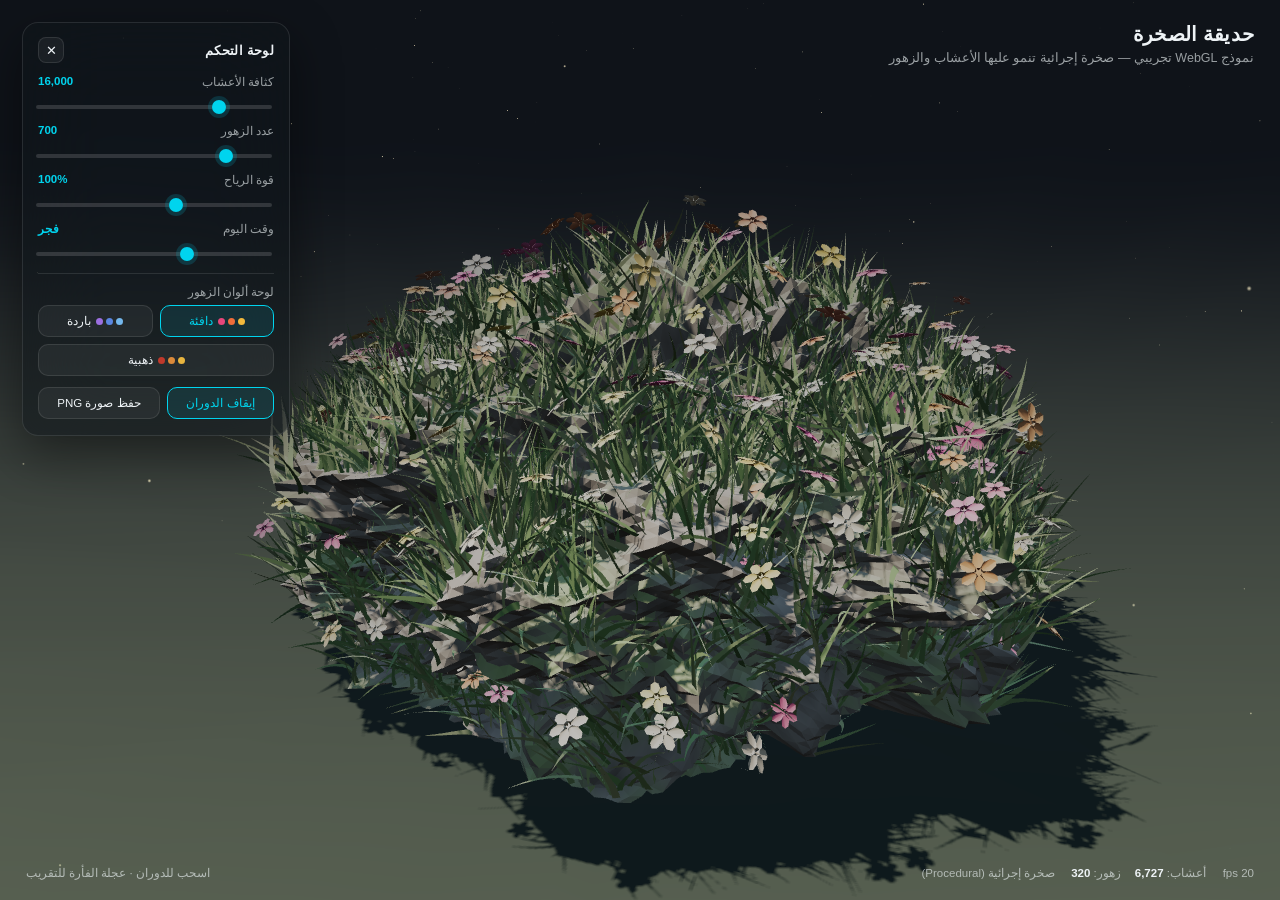
==== 3d/index.html @ 8d6e93f7 "3d: add WebGL rock-garden prototype (procedural rock + instanced grass/flowers) Standalone prototype" ====
<!DOCTYPE html>
<html lang="ar" dir="rtl">
<head>
<meta charset="utf-8">
<meta name="viewport" content="width=device-width, initial-scale=1, viewport-fit=cover">
<title>Rock Garden — نموذج ثلاثي الأبعاد</title>
<style>
  :root{
    --glass: rgba(18,22,26,.55);
    --glass-brd: rgba(255,255,255,.10);
    --accent: #00d4ee;
    --txt: #eef3f6;
    --txt-dim: rgba(238,243,246,.62);
  }
  *{box-sizing:border-box}
  html,body{height:100%;margin:0;background:#0a0f14;color:var(--txt);
    font-family:-apple-system,"Segoe UI",Tahoma,"Noto Sans Arabic",sans-serif;overflow:hidden}
  #scene{position:fixed;inset:0;width:100%;height:100%;display:block;touch-action:none;cursor:grab}
  #scene:active{cursor:grabbing}

  /* ---------- title ---------- */
  #title{position:fixed;top:22px;inset-inline-start:26px;z-index:5;pointer-events:none}
  #title h1{margin:0;font-size:20px;font-weight:650;letter-spacing:.2px}
  #title p{margin:4px 0 0;font-size:12.5px;color:var(--txt-dim)}

  /* ---------- glass panel ---------- */
  #panel{
    position:fixed;top:22px;inset-inline-end:22px;z-index:6;width:268px;
    background:var(--glass);backdrop-filter:blur(40px) saturate(140%);
    -webkit-backdrop-filter:blur(40px) saturate(140%);
    border:1px solid var(--glass-brd);border-radius:16px;padding:14px 15px 16px;
    box-shadow:0 18px 50px rgba(0,0,0,.45);transition:transform .28s ease,opacity .2s ease
  }
  #panel.collapsed{transform:translateX(calc(100% + 34px));opacity:0}
  #panelToggle{
    position:fixed;top:22px;inset-inline-end:22px;z-index:7;width:46px;height:46px;
    display:grid;place-items:center;border-radius:13px;cursor:pointer;
    background:var(--glass);backdrop-filter:blur(40px);-webkit-backdrop-filter:blur(40px);
    border:1px solid var(--glass-brd);color:var(--txt);opacity:0;pointer-events:none;transition:opacity .2s
  }
  #panel.collapsed ~ #panelToggle{opacity:1;pointer-events:auto}
  .panel-head{display:flex;align-items:center;justify-content:space-between;margin-bottom:12px}
  .panel-head h2{margin:0;font-size:13px;font-weight:600;letter-spacing:.3px}
  .x{width:26px;height:26px;border-radius:8px;border:1px solid var(--glass-brd);
     background:rgba(255,255,255,.05);color:var(--txt);cursor:pointer;line-height:1;font-size:13px}

  .row{margin:11px 0}
  .row label{display:flex;justify-content:space-between;font-size:11.5px;color:var(--txt-dim);margin-bottom:6px}
  .row label b{color:var(--accent);font-weight:600}
  input[type=range]{
    -webkit-appearance:none;appearance:none;width:100%;height:4px;border-radius:3px;
    background:rgba(255,255,255,.14);outline:none
  }
  input[type=range]::-webkit-slider-thumb{
    -webkit-appearance:none;width:14px;height:14px;border-radius:50%;background:var(--accent);
    box-shadow:0 0 0 4px rgba(0,212,238,.16);cursor:pointer
  }
  input[type=range]::-moz-range-thumb{
    width:14px;height:14px;border:0;border-radius:50%;background:var(--accent);cursor:pointer
  }

  .btns{display:flex;gap:7px;margin-top:6px;flex-wrap:wrap}
  .btn{
    flex:1 1 auto;min-height:32px;padding:0 10px;border-radius:10px;cursor:pointer;
    border:1px solid var(--glass-brd);background:rgba(255,255,255,.05);color:var(--txt);
    font-size:11.5px;font-family:inherit;transition:background .15s,border-color .15s
  }
  .btn:hover{background:rgba(255,255,255,.10)}
  .btn.active{border-color:var(--accent);color:var(--accent);background:rgba(0,212,238,.10)}
  .swatch{display:inline-flex;gap:3px;vertical-align:middle;margin-inline-end:5px}
  .swatch i{width:7px;height:7px;border-radius:50%;display:block}

  .divider{height:1px;background:var(--glass-brd);margin:13px 0 4px}

  /* ---------- footer readout ---------- */
  #hud{
    position:fixed;bottom:20px;inset-inline-start:26px;z-index:5;display:flex;gap:16px;align-items:center;
    font-size:11.5px;color:var(--txt-dim)
  }
  #hud b{color:var(--txt);font-weight:600}
  #stats{display:flex;gap:14px}
  #hint{
    position:fixed;bottom:20px;inset-inline-end:26px;z-index:5;font-size:11.5px;color:var(--txt-dim)
  }
  @media (max-width:720px){
    #panel{width:calc(100% - 44px);top:78px}
    #panelToggle{top:78px}
    #title h1{font-size:17px}
    #hint{display:none}
  }
</style>
</head>
<body>
<canvas id="scene"></canvas>

<div id="title">
  <h1>حديقة الصخرة</h1>
  <p>نموذج WebGL تجريبي — صخرة إجرائية تنمو عليها الأعشاب والزهور</p>
</div>

<div id="panel">
  <div class="panel-head">
    <h2>لوحة التحكم</h2>
    <button class="x" id="closePanel" title="طيّ اللوحة">✕</button>
  </div>

  <div class="row">
    <label>كثافة الأعشاب <b id="grassVal">16,000</b></label>
    <input type="range" id="grassRange" min="2000" max="70000" step="1000" value="16000">
  </div>

  <div class="row">
    <label>عدد الزهور <b id="flowerVal">700</b></label>
    <input type="range" id="flowerRange" min="0" max="4000" step="50" value="700">
  </div>

  <div class="row">
    <label>قوة الرياح <b id="windVal">100%</b></label>
    <input type="range" id="windRange" min="0" max="250" step="5" value="100">
  </div>

  <div class="row">
    <label>وقت اليوم <b id="todVal">فجر</b></label>
    <input type="range" id="todRange" min="0" max="100" step="1" value="35">
  </div>

  <div class="divider"></div>

  <div class="row">
    <label>لوحة ألوان الزهور</label>
    <div class="btns">
      <button class="btn active" data-palette="warm">
        <span class="swatch"><i style="background:#f2b93c"></i><i style="background:#ef6d3a"></i><i style="background:#e8467a"></i></span>دافئة
      </button>
      <button class="btn" data-palette="cool">
        <span class="swatch"><i style="background:#74b7ec"></i><i style="background:#5a86e0"></i><i style="background:#9c6fe0"></i></span>باردة
      </button>
      <button class="btn" data-palette="aj">
        <span class="swatch"><i style="background:#e8b53f"></i><i style="background:#db8a3a"></i><i style="background:#c0392b"></i></span>ذهبية
      </button>
    </div>
  </div>

  <div class="btns">
    <button class="btn active" id="rotBtn">إيقاف الدوران</button>
    <button class="btn" id="shotBtn">حفظ صورة PNG</button>
  </div>
</div>
<button id="panelToggle" title="إظهار اللوحة">☰</button>

<div id="hud">
  <span id="fps">— fps</span>
  <span id="stats"></span>
  <span id="status"></span>
</div>
<div id="hint">اسحب للدوران · عجلة الفأرة للتقريب</div>

<script src="../v2/lib/three.min.js"></script>
<script src="../v2/lib/GLTFLoader.js"></script>
<script src="./js/noise.js"></script>
<script src="./js/rock-garden.js"></script>
<script>
  document.getElementById('closePanel').addEventListener('click', function () {
    document.getElementById('panel').classList.add('collapsed');
  });
  document.getElementById('panelToggle').addEventListener('click', function () {
    document.getElementById('panel').classList.remove('collapsed');
  });
</script>
</body>
</html>
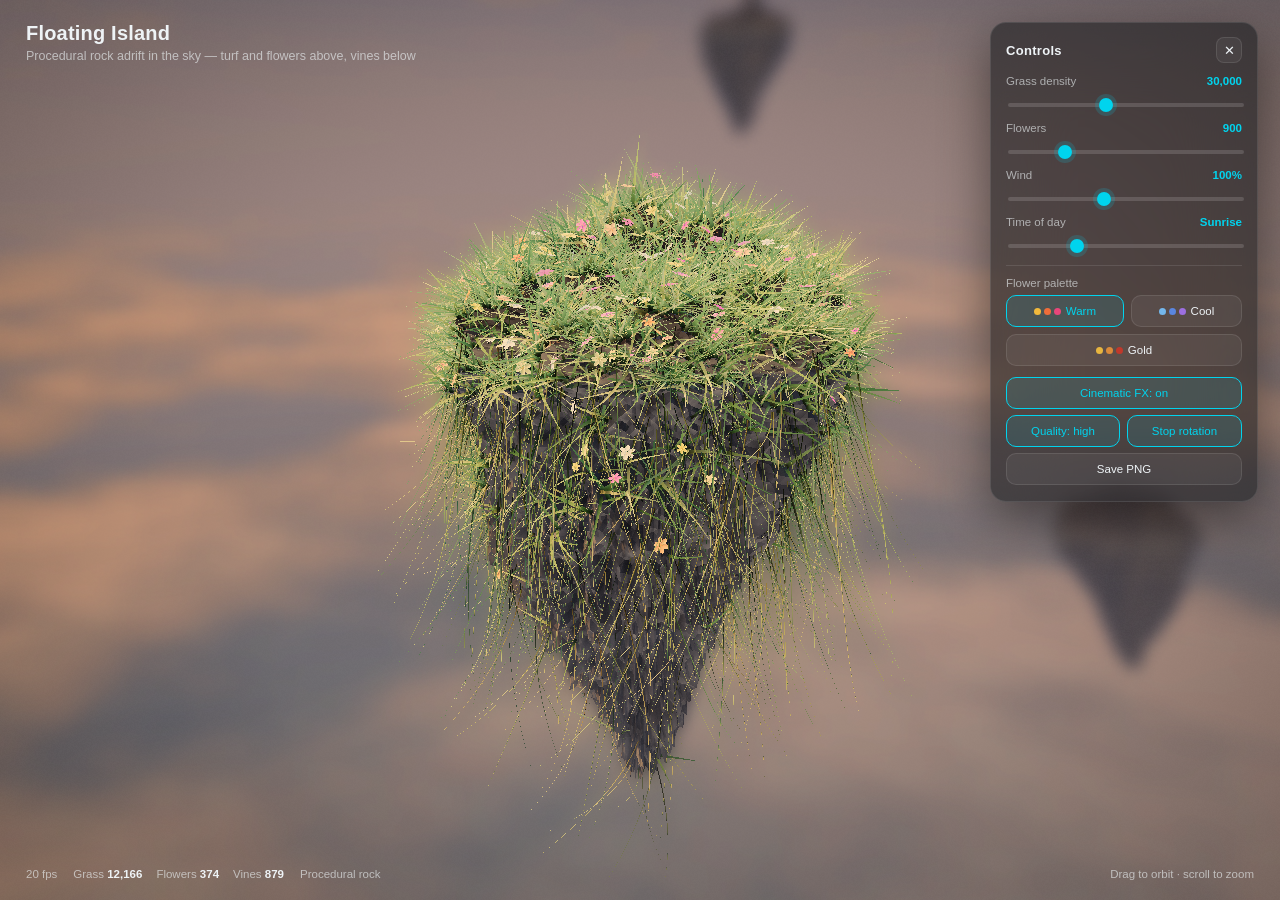
==== commit a51c0a3b: "3d: rebuild the prototype as a cinematic floating island Art direction change requested by the owner" ====
--- a/3d/index.html
+++ b/3d/index.html
@@ -1,9 +1,9 @@
 <!DOCTYPE html>
-<html lang="ar" dir="rtl">
+<html lang="en">
 <head>
 <meta charset="utf-8">
 <meta name="viewport" content="width=device-width, initial-scale=1, viewport-fit=cover">
-<title>Rock Garden — نموذج ثلاثي الأبعاد</title>
+<title>Floating Island — WebGL prototype</title>
 <style>
   :root{
     --glass: rgba(18,22,26,.55);
@@ -94,70 +94,77 @@
 <canvas id="scene"></canvas>
 
 <div id="title">
-  <h1>حديقة الصخرة</h1>
-  <p>نموذج WebGL تجريبي — صخرة إجرائية تنمو عليها الأعشاب والزهور</p>
+  <h1>Floating Island</h1>
+  <p>Procedural rock adrift in the sky — turf and flowers above, vines below</p>
 </div>
 
 <div id="panel">
   <div class="panel-head">
-    <h2>لوحة التحكم</h2>
-    <button class="x" id="closePanel" title="طيّ اللوحة">✕</button>
+    <h2>Controls</h2>
+    <button class="x" id="closePanel" title="Hide panel">✕</button>
   </div>
 
   <div class="row">
-    <label>كثافة الأعشاب <b id="grassVal">16,000</b></label>
-    <input type="range" id="grassRange" min="2000" max="70000" step="1000" value="16000">
+    <label>Grass density <b id="grassVal">30,000</b></label>
+    <input type="range" id="grassRange" min="2000" max="70000" step="1000" value="30000">
   </div>
 
   <div class="row">
-    <label>عدد الزهور <b id="flowerVal">700</b></label>
-    <input type="range" id="flowerRange" min="0" max="4000" step="50" value="700">
+    <label>Flowers <b id="flowerVal">900</b></label>
+    <input type="range" id="flowerRange" min="0" max="4000" step="50" value="900">
   </div>
 
   <div class="row">
-    <label>قوة الرياح <b id="windVal">100%</b></label>
+    <label>Wind <b id="windVal">100%</b></label>
     <input type="range" id="windRange" min="0" max="250" step="5" value="100">
   </div>
 
   <div class="row">
-    <label>وقت اليوم <b id="todVal">فجر</b></label>
-    <input type="range" id="todRange" min="0" max="100" step="1" value="35">
+    <label>Time of day <b id="todVal">Sunrise</b></label>
+    <input type="range" id="todRange" min="0" max="100" step="1" value="28">
   </div>
 
   <div class="divider"></div>
 
   <div class="row">
-    <label>لوحة ألوان الزهور</label>
+    <label>Flower palette</label>
     <div class="btns">
       <button class="btn active" data-palette="warm">
-        <span class="swatch"><i style="background:#f2b93c"></i><i style="background:#ef6d3a"></i><i style="background:#e8467a"></i></span>دافئة
+        <span class="swatch"><i style="background:#f2b93c"></i><i style="background:#ef6d3a"></i><i style="background:#e8467a"></i></span>Warm
       </button>
       <button class="btn" data-palette="cool">
-        <span class="swatch"><i style="background:#74b7ec"></i><i style="background:#5a86e0"></i><i style="background:#9c6fe0"></i></span>باردة
+        <span class="swatch"><i style="background:#74b7ec"></i><i style="background:#5a86e0"></i><i style="background:#9c6fe0"></i></span>Cool
       </button>
       <button class="btn" data-palette="aj">
-        <span class="swatch"><i style="background:#e8b53f"></i><i style="background:#db8a3a"></i><i style="background:#c0392b"></i></span>ذهبية
+        <span class="swatch"><i style="background:#e8b53f"></i><i style="background:#db8a3a"></i><i style="background:#c0392b"></i></span>Gold
       </button>
     </div>
   </div>
 
   <div class="btns">
-    <button class="btn active" id="rotBtn">إيقاف الدوران</button>
-    <button class="btn" id="shotBtn">حفظ صورة PNG</button>
+    <button class="btn active" id="fxBtn">Cinematic FX: on</button>
+  </div>
+  <div class="btns">
+    <button class="btn active" id="qualityBtn">Quality: high</button>
+    <button class="btn active" id="rotBtn">Stop rotation</button>
+  </div>
+  <div class="btns">
+    <button class="btn" id="shotBtn">Save PNG</button>
   </div>
 </div>
-<button id="panelToggle" title="إظهار اللوحة">☰</button>
+<button id="panelToggle" title="Show panel">☰</button>
 
 <div id="hud">
   <span id="fps">— fps</span>
   <span id="stats"></span>
   <span id="status"></span>
 </div>
-<div id="hint">اسحب للدوران · عجلة الفأرة للتقريب</div>
+<div id="hint">Drag to orbit · scroll to zoom</div>
 
 <script src="../v2/lib/three.min.js"></script>
 <script src="../v2/lib/GLTFLoader.js"></script>
 <script src="./js/noise.js"></script>
+<script src="./js/postfx.js"></script>
 <script src="./js/rock-garden.js"></script>
 <script>
   document.getElementById('closePanel').addEventListener('click', function () {
